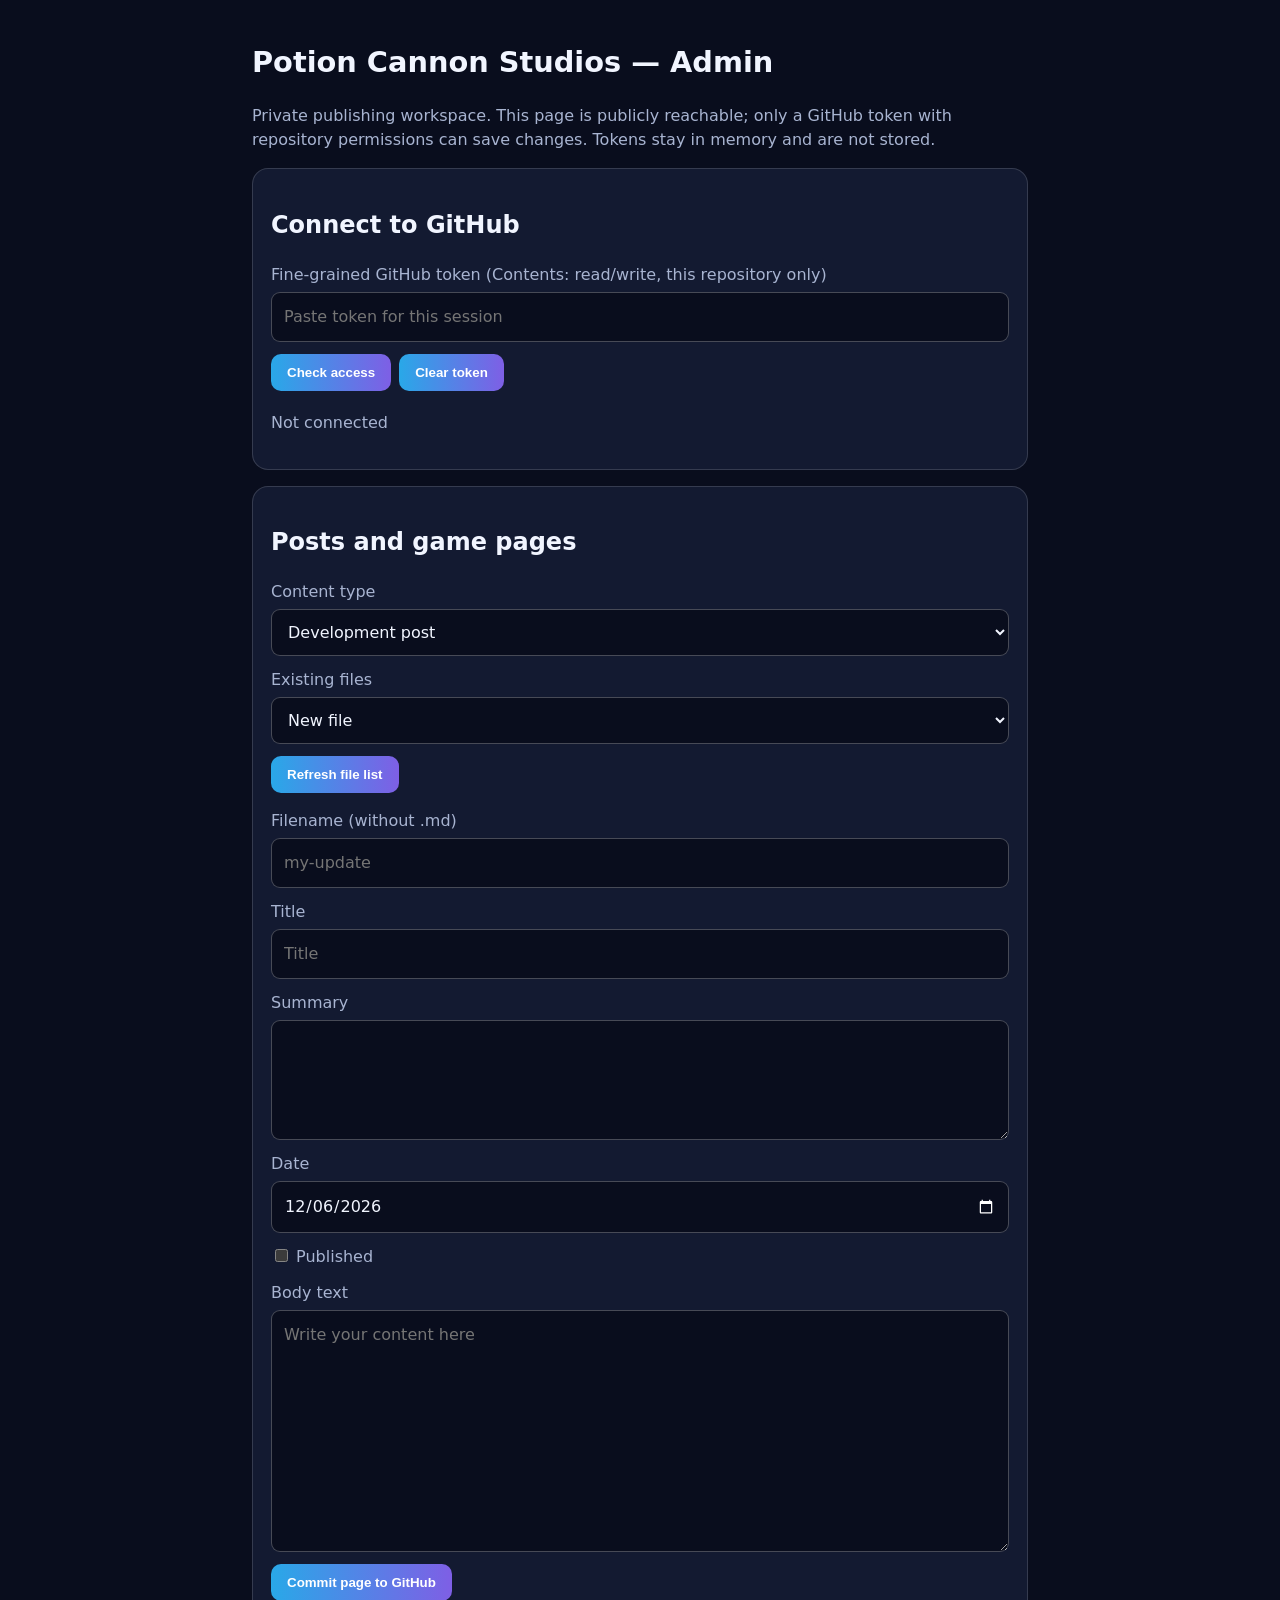
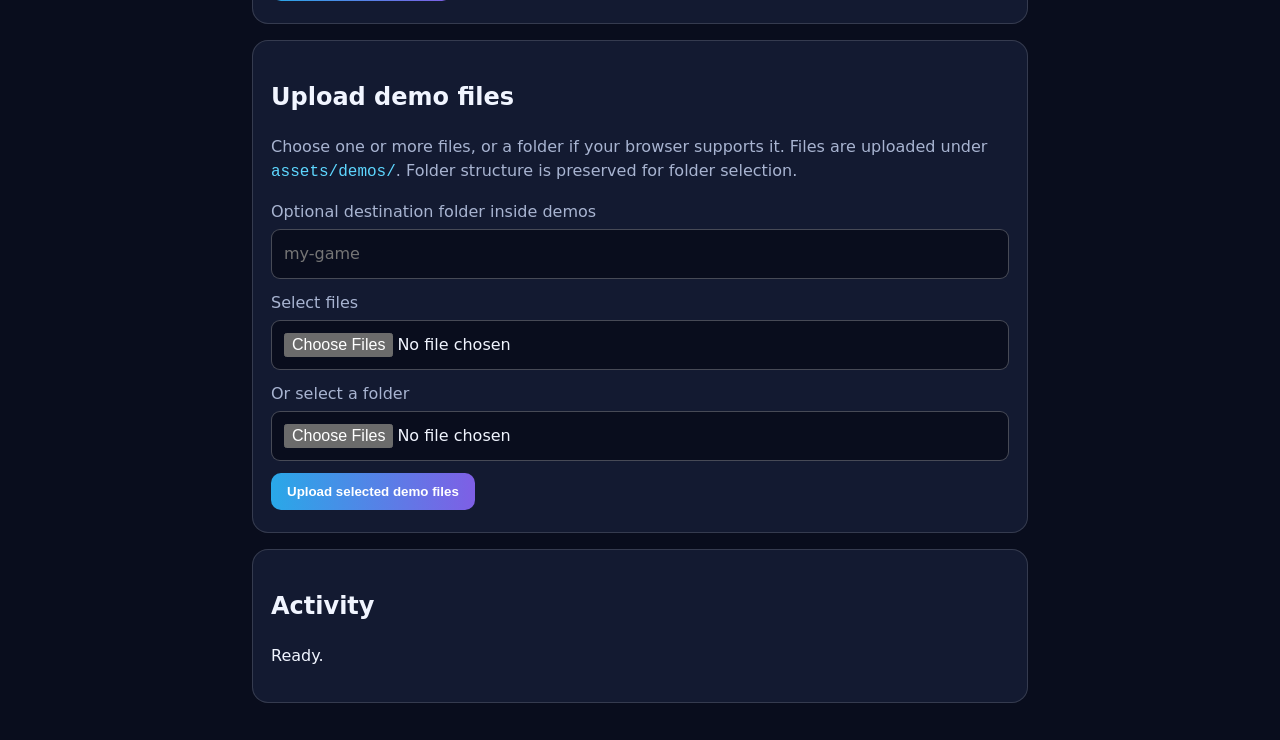
==== assets/admin/index.html @ c01acd40 "Rename index-1.html to index.html" ====
<!doctype html><html lang="en"><head><meta charset="utf-8"><meta name="viewport" content="width=device-width,initial-scale=1"><title>Potion Cannon Studios — Admin</title><style>:root{color-scheme:dark;--bg:#090d1d;--panel:#131a31;--ink:#f1f5ff;--muted:#a8b4d1;--blue:#5ed7ff}*{box-sizing:border-box}body{margin:0;background:var(--bg);color:var(--ink);font:16px/1.5 system-ui,Arial,sans-serif}main{max-width:820px;margin:auto;padding:22px}h1{font-size:1.8rem}section{background:var(--panel);border:1px solid #ffffff25;border-radius:16px;padding:18px;margin:16px 0}label{display:block;margin:12px 0 5px;color:var(--muted)}input,textarea,select{display:block;width:100%;padding:12px;border-radius:9px;border:1px solid #ffffff40;background:#090d1d;color:var(--ink);font:inherit}textarea{min-height:120px}button{background:linear-gradient(90deg,#29a8e8,#7e5fe5);color:white;border:0;border-radius:10px;padding:11px 16px;font-weight:700;margin:12px 8px 4px 0;cursor:pointer}button:disabled{opacity:.5}.muted{color:var(--muted)}#status{white-space:pre-wrap;overflow-wrap:anywhere}code{color:var(--blue)}.hide{display:none}</style></head><body><main><h1>Potion Cannon Studios — Admin</h1><p class="muted">Private publishing workspace. This page is publicly reachable; only a GitHub token with repository permissions can save changes. Tokens stay in memory and are not stored.</p><section><h2>Connect to GitHub</h2><label for="token">Fine-grained GitHub token (Contents: read/write, this repository only)</label><input id="token" type="password" autocomplete="off" spellcheck="false" placeholder="Paste token for this session"><button id="connect">Check access</button><button id="disconnect">Clear token</button><p id="connection" class="muted">Not connected</p></section><section><h2>Posts and game pages</h2><label for="kind">Content type</label><select id="kind"><option value="posts">Development post</option><option value="games">Game page</option></select><label for="existing">Existing files</label><select id="existing"><option value="">New file</option></select><button id="refresh">Refresh file list</button><label for="slug">Filename (without .md)</label><input id="slug" placeholder="my-update" pattern="[a-z0-9-]+"><label for="title">Title</label><input id="title" placeholder="Title"><label for="summary">Summary</label><textarea id="summary" rows="2"></textarea><div id="postfields"><label for="date">Date</label><input id="date" type="date"><label><input id="published" type="checkbox" style="width:auto;display:inline"> Published</label></div><div id="gamefields" class="hide"><label for="game-status">Game status</label><input id="game-status" placeholder="In Development"><label for="demo">Demo path relative to assets/demos (optional)</label><input id="demo" placeholder="calculator.html or my-game/index.html"></div><label for="body">Body text</label><textarea id="body" rows="9" placeholder="Write your content here"></textarea><button id="save">Commit page to GitHub</button></section><section><h2>Upload demo files</h2><p class="muted">Choose one or more files, or a folder if your browser supports it. Files are uploaded under <code>assets/demos/</code>. Folder structure is preserved for folder selection.</p><label for="demo-folder">Optional destination folder inside demos</label><input id="demo-folder" placeholder="my-game"><label for="files">Select files</label><input id="files" type="file" multiple><label for="folderfiles">Or select a folder</label><input id="folderfiles" type="file" webkitdirectory multiple><button id="upload">Upload selected demo files</button></section><section><h2>Activity</h2><p id="status" role="status">Ready.</p></section></main><script>
(()=>{'use strict';const owner='PotionCannon',repo='Potion-Cannon-Studios',branch='main';const $=id=>document.getElementById(id);let token='',selectedSha='',extraMeta={};const say=s=>$('status').textContent=s;const enc=s=>new TextEncoder().encode(s);const b64=bytes=>{let str='';for(let i=0;i<bytes.length;i+=8192)str+=String.fromCharCode(...bytes.slice(i,i+8192));return btoa(str)};const from64=s=>{let binary=atob(s.replace(/\s/g,''));return new TextDecoder().decode(Uint8Array.from(binary,c=>c.charCodeAt(0)))};const safe=s=>/^[a-z0-9-]+$/.test(s);const cleanPath=s=>{let p=s.replace(/\\/g,'/').replace(/^\/+/, '');if(!p||p.split('/').some(x=>!x||x==='.'||x==='..')||/[?#]/.test(p))throw Error('Invalid path');return p};async function api(path,options={}){if(!token)throw Error('Enter your token and select Check access first');const res=await fetch('https://api.github.com/repos/'+owner+'/'+repo+'/'+path,{...options,headers:{Accept:'application/vnd.github+json',Authorization:'Bearer '+token,'X-GitHub-Api-Version':'2022-11-28',...(options.headers||{})}});if(!res.ok){let e=await res.text();throw Error('GitHub '+res.status+': '+e.slice(0,400))}return res.status===204?null:res.json()}async function get(path){try{return await api('contents/'+path+'?ref='+branch)}catch(e){if(String(e).includes('GitHub 404:'))return null;throw e}}async function put(path,bytes,sha){const payload={message:'Admin: update '+path,content:b64(bytes),branch};if(sha)payload.sha=sha;return api('contents/'+path,{method:'PUT',headers:{'Content-Type':'application/json'},body:JSON.stringify(payload)})}function parse(raw){const m=/^---\s*\n([\s\S]*?)\n---\s*\n?([\s\S]*)$/.exec(raw);let meta={};if(m)for(const line of m[1].split('\n')){const i=line.indexOf(':');if(i>0)meta[line.slice(0,i).trim()]=line.slice(i+1).trim().replace(/^['"]|['"]$/g,'')}return {meta,body:m?m[2]:raw}}function quote(v){return JSON.stringify(String(v??''))}function setKind(){const game=$('kind').value==='games';$('gamefields').classList.toggle('hide',!game);$('postfields').classList.toggle('hide',game);$('existing').innerHTML='<option value="">New file</option>';clear()}function clear(){selectedSha='';extraMeta={};for(const id of ['slug','title','summary','body','demo','game-status'])$(id).value='';$('published').checked=false;$('date').value=new Date().toISOString().slice(0,10)}async function refresh(){const kind=$('kind').value;const data=await api('contents/content/'+kind+'?ref='+branch);$('existing').innerHTML='<option value="">New file</option>';for(const f of data.filter(f=>f.type==='file'&&f.name.endsWith('.md'))){let o=document.createElement('option');o.value=f.path;o.textContent=f.name;$('existing').append(o)}say('Loaded '+(data.length)+' entries.')}async function load(){const path=$('existing').value;if(!path){clear();return}const file=await get(path);if(!file)throw Error('File not found');const p=parse(from64(file.content));selectedSha=file.sha;extraMeta=p.meta;$('slug').value=path.split('/').pop().replace(/\.md$/,'');$('title').value=p.meta.title||'';$('summary').value=p.meta.summary||'';$('body').value=p.body;$('date').value=p.meta.date||'';$('published').checked=p.meta.published==='true';$('game-status').value=p.meta.status||'';$('demo').value=p.meta.demo||'';say('Loaded '+path)}async function save(){const kind=$('kind').value,slug=$('slug').value.trim().toLowerCase();if(!safe(slug))throw Error('Filename must use lowercase letters, numbers and hyphens');if(!$('title').value.trim())throw Error('Title required');const path='content/'+kind+'/'+slug+'.md';const current=await get(path);if(current&&selectedSha!==current.sha){if(!confirm('This file already exists or changed since loading. Overwrite its current version?'))return}let meta={...extraMeta,title:$('title').value.trim(),summary:$('summary').value.trim()};if(kind==='posts'){meta.date=$('date').value;meta.published=$('published').checked?'true':'false';delete meta.status;delete meta.demo}else{meta.status=$('game-status').value.trim();if($('demo').value.trim())meta.demo=cleanPath($('demo').value.trim());else delete meta.demo;delete meta.date;delete meta.published}const raw='---\n'+Object.entries(meta).map(([k,v])=>k+': '+quote(v)).join('\n')+'\n---\n'+$('body').value.trim()+'\n';await put(path,enc(raw),current?.sha);say('Committed '+path+'. GitHub Actions should rebuild the website.');await refresh()}async function upload(){let files=[...$('files').files,...$('folderfiles').files];if(!files.length)throw Error('Select files first');if(files.length>40&&!confirm('Upload '+files.length+' files individually?'))return;const base=$('demo-folder').value.trim();const prefix=base?cleanPath(base)+'/':'';let done=0;for(const file of files){const rel=cleanPath(file.webkitRelativePath||file.name);const path='assets/demos/'+prefix+rel;const current=await get(path);if(current&&!confirm('Overwrite '+path+'?'))continue;const bytes=new Uint8Array(await file.arrayBuffer());if(bytes.length>20*1024*1024)throw Error(file.name+' exceeds the 20 MB per-file limit for this simple uploader');await put(path,bytes,current?.sha);done++;say('Uploaded '+done+' of '+files.length+': '+path)}say('Uploaded '+done+' file(s). Add the entry HTML path to the game page Demo field to enable Play Demo.')}async function run(fn){try{say('Working…');await fn()}catch(e){say('Error: '+e.message)}}$('connect').onclick=()=>run(async()=>{token=$('token').value.trim();$('token').value='';const data=await api('');$('connection').textContent='Connected to '+data.full_name;await refresh()});$('disconnect').onclick=()=>{token='';$('token').value='';$('connection').textContent='Not connected';say('Token cleared from this page session')};$('kind').onchange=()=>run(async()=>{setKind();if(token)await refresh()});$('refresh').onclick=()=>run(refresh);$('existing').onchange=()=>run(load);$('save').onclick=()=>run(save);$('upload').onclick=()=>run(upload);$('date').value=new Date().toISOString().slice(0,10);window.addEventListener('pagehide',()=>{token=''})})();
</script></body></html>
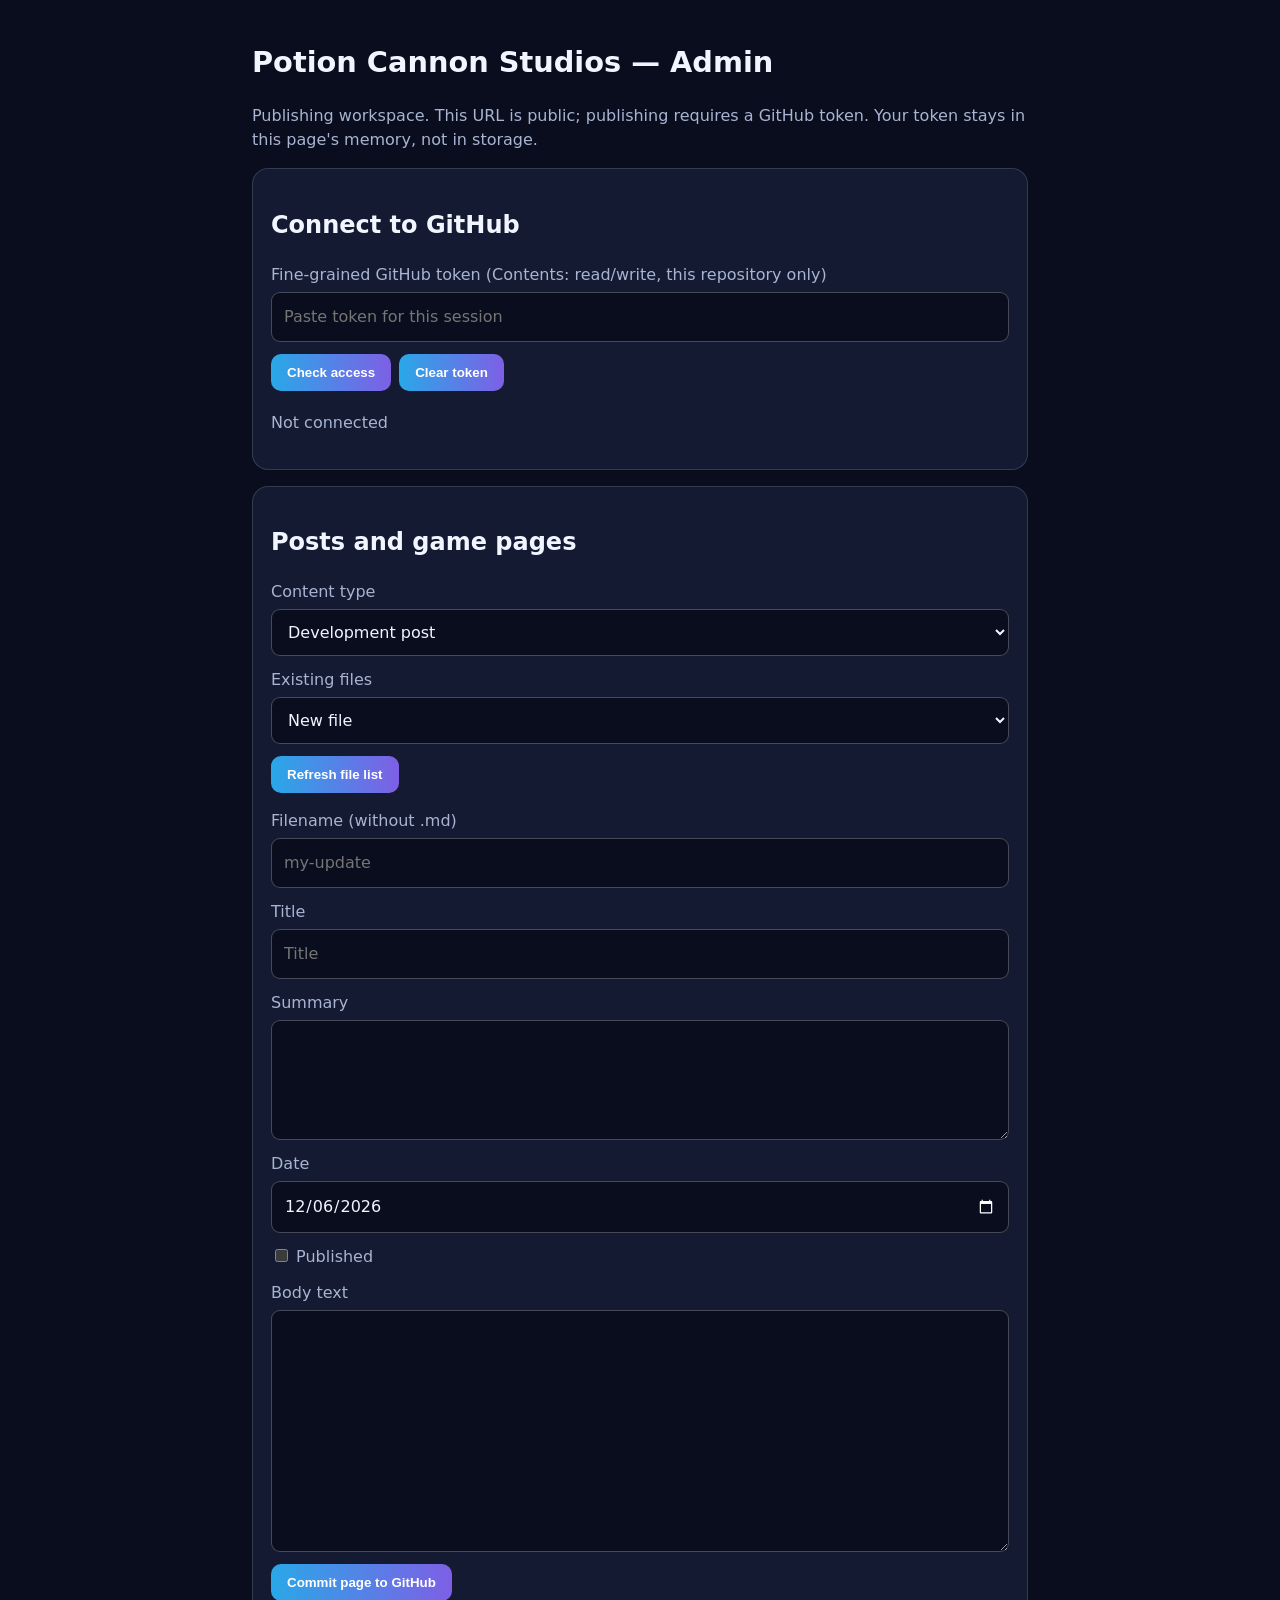
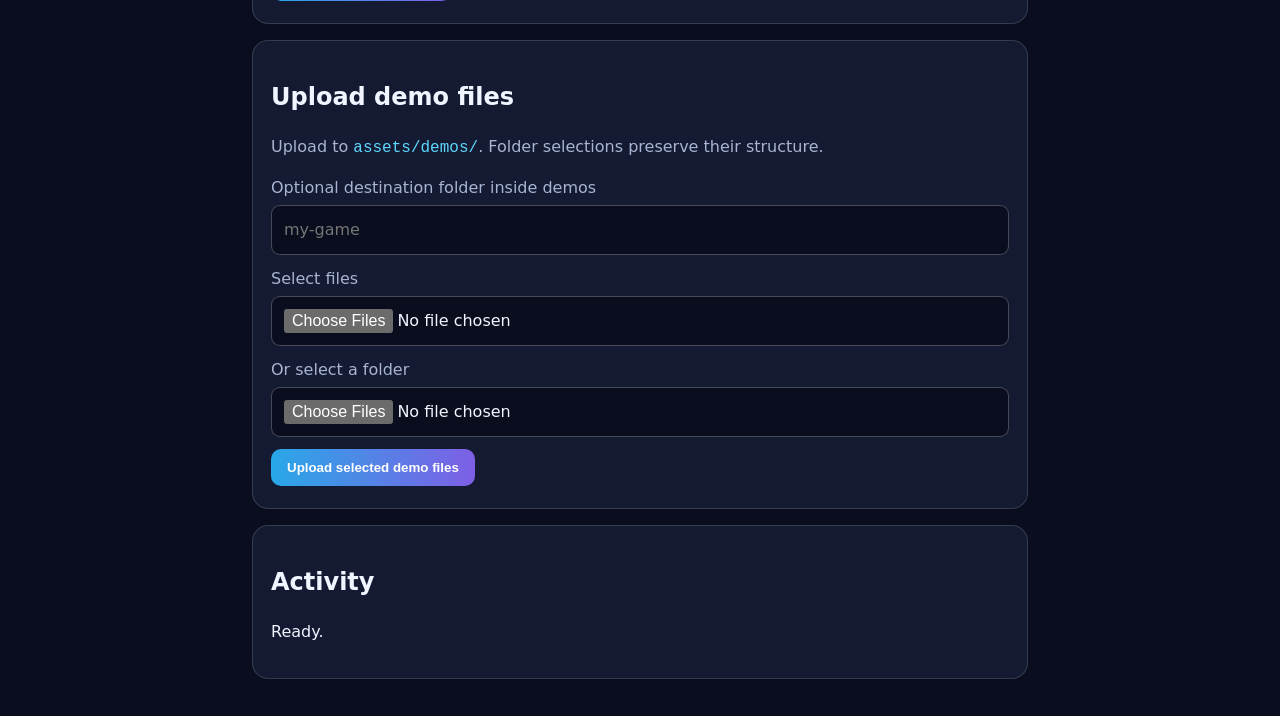
==== commit b8cae3ea: "Add files via upload" ====
--- a/assets/admin/index.html
+++ b/assets/admin/index.html
@@ -1,3 +1,167 @@
-<!doctype html><html lang="en"><head><meta charset="utf-8"><meta name="viewport" content="width=device-width,initial-scale=1"><title>Potion Cannon Studios — Admin</title><style>:root{color-scheme:dark;--bg:#090d1d;--panel:#131a31;--ink:#f1f5ff;--muted:#a8b4d1;--blue:#5ed7ff}*{box-sizing:border-box}body{margin:0;background:var(--bg);color:var(--ink);font:16px/1.5 system-ui,Arial,sans-serif}main{max-width:820px;margin:auto;padding:22px}h1{font-size:1.8rem}section{background:var(--panel);border:1px solid #ffffff25;border-radius:16px;padding:18px;margin:16px 0}label{display:block;margin:12px 0 5px;color:var(--muted)}input,textarea,select{display:block;width:100%;padding:12px;border-radius:9px;border:1px solid #ffffff40;background:#090d1d;color:var(--ink);font:inherit}textarea{min-height:120px}button{background:linear-gradient(90deg,#29a8e8,#7e5fe5);color:white;border:0;border-radius:10px;padding:11px 16px;font-weight:700;margin:12px 8px 4px 0;cursor:pointer}button:disabled{opacity:.5}.muted{color:var(--muted)}#status{white-space:pre-wrap;overflow-wrap:anywhere}code{color:var(--blue)}.hide{display:none}</style></head><body><main><h1>Potion Cannon Studios — Admin</h1><p class="muted">Private publishing workspace. This page is publicly reachable; only a GitHub token with repository permissions can save changes. Tokens stay in memory and are not stored.</p><section><h2>Connect to GitHub</h2><label for="token">Fine-grained GitHub token (Contents: read/write, this repository only)</label><input id="token" type="password" autocomplete="off" spellcheck="false" placeholder="Paste token for this session"><button id="connect">Check access</button><button id="disconnect">Clear token</button><p id="connection" class="muted">Not connected</p></section><section><h2>Posts and game pages</h2><label for="kind">Content type</label><select id="kind"><option value="posts">Development post</option><option value="games">Game page</option></select><label for="existing">Existing files</label><select id="existing"><option value="">New file</option></select><button id="refresh">Refresh file list</button><label for="slug">Filename (without .md)</label><input id="slug" placeholder="my-update" pattern="[a-z0-9-]+"><label for="title">Title</label><input id="title" placeholder="Title"><label for="summary">Summary</label><textarea id="summary" rows="2"></textarea><div id="postfields"><label for="date">Date</label><input id="date" type="date"><label><input id="published" type="checkbox" style="width:auto;display:inline"> Published</label></div><div id="gamefields" class="hide"><label for="game-status">Game status</label><input id="game-status" placeholder="In Development"><label for="demo">Demo path relative to assets/demos (optional)</label><input id="demo" placeholder="calculator.html or my-game/index.html"></div><label for="body">Body text</label><textarea id="body" rows="9" placeholder="Write your content here"></textarea><button id="save">Commit page to GitHub</button></section><section><h2>Upload demo files</h2><p class="muted">Choose one or more files, or a folder if your browser supports it. Files are uploaded under <code>assets/demos/</code>. Folder structure is preserved for folder selection.</p><label for="demo-folder">Optional destination folder inside demos</label><input id="demo-folder" placeholder="my-game"><label for="files">Select files</label><input id="files" type="file" multiple><label for="folderfiles">Or select a folder</label><input id="folderfiles" type="file" webkitdirectory multiple><button id="upload">Upload selected demo files</button></section><section><h2>Activity</h2><p id="status" role="status">Ready.</p></section></main><script>
-(()=>{'use strict';const owner='PotionCannon',repo='Potion-Cannon-Studios',branch='main';const $=id=>document.getElementById(id);let token='',selectedSha='',extraMeta={};const say=s=>$('status').textContent=s;const enc=s=>new TextEncoder().encode(s);const b64=bytes=>{let str='';for(let i=0;i<bytes.length;i+=8192)str+=String.fromCharCode(...bytes.slice(i,i+8192));return btoa(str)};const from64=s=>{let binary=atob(s.replace(/\s/g,''));return new TextDecoder().decode(Uint8Array.from(binary,c=>c.charCodeAt(0)))};const safe=s=>/^[a-z0-9-]+$/.test(s);const cleanPath=s=>{let p=s.replace(/\\/g,'/').replace(/^\/+/, '');if(!p||p.split('/').some(x=>!x||x==='.'||x==='..')||/[?#]/.test(p))throw Error('Invalid path');return p};async function api(path,options={}){if(!token)throw Error('Enter your token and select Check access first');const res=await fetch('https://api.github.com/repos/'+owner+'/'+repo+'/'+path,{...options,headers:{Accept:'application/vnd.github+json',Authorization:'Bearer '+token,'X-GitHub-Api-Version':'2022-11-28',...(options.headers||{})}});if(!res.ok){let e=await res.text();throw Error('GitHub '+res.status+': '+e.slice(0,400))}return res.status===204?null:res.json()}async function get(path){try{return await api('contents/'+path+'?ref='+branch)}catch(e){if(String(e).includes('GitHub 404:'))return null;throw e}}async function put(path,bytes,sha){const payload={message:'Admin: update '+path,content:b64(bytes),branch};if(sha)payload.sha=sha;return api('contents/'+path,{method:'PUT',headers:{'Content-Type':'application/json'},body:JSON.stringify(payload)})}function parse(raw){const m=/^---\s*\n([\s\S]*?)\n---\s*\n?([\s\S]*)$/.exec(raw);let meta={};if(m)for(const line of m[1].split('\n')){const i=line.indexOf(':');if(i>0)meta[line.slice(0,i).trim()]=line.slice(i+1).trim().replace(/^['"]|['"]$/g,'')}return {meta,body:m?m[2]:raw}}function quote(v){return JSON.stringify(String(v??''))}function setKind(){const game=$('kind').value==='games';$('gamefields').classList.toggle('hide',!game);$('postfields').classList.toggle('hide',game);$('existing').innerHTML='<option value="">New file</option>';clear()}function clear(){selectedSha='';extraMeta={};for(const id of ['slug','title','summary','body','demo','game-status'])$(id).value='';$('published').checked=false;$('date').value=new Date().toISOString().slice(0,10)}async function refresh(){const kind=$('kind').value;const data=await api('contents/content/'+kind+'?ref='+branch);$('existing').innerHTML='<option value="">New file</option>';for(const f of data.filter(f=>f.type==='file'&&f.name.endsWith('.md'))){let o=document.createElement('option');o.value=f.path;o.textContent=f.name;$('existing').append(o)}say('Loaded '+(data.length)+' entries.')}async function load(){const path=$('existing').value;if(!path){clear();return}const file=await get(path);if(!file)throw Error('File not found');const p=parse(from64(file.content));selectedSha=file.sha;extraMeta=p.meta;$('slug').value=path.split('/').pop().replace(/\.md$/,'');$('title').value=p.meta.title||'';$('summary').value=p.meta.summary||'';$('body').value=p.body;$('date').value=p.meta.date||'';$('published').checked=p.meta.published==='true';$('game-status').value=p.meta.status||'';$('demo').value=p.meta.demo||'';say('Loaded '+path)}async function save(){const kind=$('kind').value,slug=$('slug').value.trim().toLowerCase();if(!safe(slug))throw Error('Filename must use lowercase letters, numbers and hyphens');if(!$('title').value.trim())throw Error('Title required');const path='content/'+kind+'/'+slug+'.md';const current=await get(path);if(current&&selectedSha!==current.sha){if(!confirm('This file already exists or changed since loading. Overwrite its current version?'))return}let meta={...extraMeta,title:$('title').value.trim(),summary:$('summary').value.trim()};if(kind==='posts'){meta.date=$('date').value;meta.published=$('published').checked?'true':'false';delete meta.status;delete meta.demo}else{meta.status=$('game-status').value.trim();if($('demo').value.trim())meta.demo=cleanPath($('demo').value.trim());else delete meta.demo;delete meta.date;delete meta.published}const raw='---\n'+Object.entries(meta).map(([k,v])=>k+': '+quote(v)).join('\n')+'\n---\n'+$('body').value.trim()+'\n';await put(path,enc(raw),current?.sha);say('Committed '+path+'. GitHub Actions should rebuild the website.');await refresh()}async function upload(){let files=[...$('files').files,...$('folderfiles').files];if(!files.length)throw Error('Select files first');if(files.length>40&&!confirm('Upload '+files.length+' files individually?'))return;const base=$('demo-folder').value.trim();const prefix=base?cleanPath(base)+'/':'';let done=0;for(const file of files){const rel=cleanPath(file.webkitRelativePath||file.name);const path='assets/demos/'+prefix+rel;const current=await get(path);if(current&&!confirm('Overwrite '+path+'?'))continue;const bytes=new Uint8Array(await file.arrayBuffer());if(bytes.length>20*1024*1024)throw Error(file.name+' exceeds the 20 MB per-file limit for this simple uploader');await put(path,bytes,current?.sha);done++;say('Uploaded '+done+' of '+files.length+': '+path)}say('Uploaded '+done+' file(s). Add the entry HTML path to the game page Demo field to enable Play Demo.')}async function run(fn){try{say('Working…');await fn()}catch(e){say('Error: '+e.message)}}$('connect').onclick=()=>run(async()=>{token=$('token').value.trim();$('token').value='';const data=await api('');$('connection').textContent='Connected to '+data.full_name;await refresh()});$('disconnect').onclick=()=>{token='';$('token').value='';$('connection').textContent='Not connected';say('Token cleared from this page session')};$('kind').onchange=()=>run(async()=>{setKind();if(token)await refresh()});$('refresh').onclick=()=>run(refresh);$('existing').onchange=()=>run(load);$('save').onclick=()=>run(save);$('upload').onclick=()=>run(upload);$('date').value=new Date().toISOString().slice(0,10);window.addEventListener('pagehide',()=>{token=''})})();
-</script></body></html>
+<!doctype html>
+<html lang="en"><head><meta charset="utf-8"><meta name="viewport" content="width=device-width,initial-scale=1">
+<title>Potion Cannon Studios — Admin</title>
+<style>
+:root{color-scheme:dark;--bg:#090d1d;--panel:#131a31;--ink:#f1f5ff;--muted:#a8b4d1;--blue:#5ed7ff}
+*{box-sizing:border-box}body{margin:0;background:var(--bg);color:var(--ink);font:16px/1.5 system-ui,Arial,sans-serif}
+main{max-width:820px;margin:auto;padding:22px}h1{font-size:1.8rem}
+section{background:var(--panel);border:1px solid #ffffff25;border-radius:16px;padding:18px;margin:16px 0}
+label{display:block;margin:12px 0 5px;color:var(--muted)}
+input,textarea,select{display:block;width:100%;padding:12px;border-radius:9px;border:1px solid #ffffff40;background:#090d1d;color:var(--ink);font:inherit}
+input[type=checkbox]{width:auto;display:inline}textarea{min-height:120px}
+button{background:linear-gradient(90deg,#29a8e8,#7e5fe5);color:white;border:0;border-radius:10px;padding:11px 16px;font-weight:700;margin:12px 8px 4px 0;cursor:pointer}
+button:disabled{opacity:.5}.muted{color:var(--muted)}#status{white-space:pre-wrap;overflow-wrap:anywhere}code{color:var(--blue)}.hide{display:none}
+</style></head><body><main>
+<h1>Potion Cannon Studios — Admin</h1>
+<p class="muted">Publishing workspace. This URL is public; publishing requires a GitHub token. Your token stays in this page's memory, not in storage.</p>
+<section><h2>Connect to GitHub</h2>
+<label for="token">Fine-grained GitHub token (Contents: read/write, this repository only)</label>
+<input id="token" type="password" autocomplete="off" spellcheck="false" placeholder="Paste token for this session">
+<button type="button" id="connect">Check access</button><button type="button" id="disconnect">Clear token</button>
+<p id="connection" class="muted">Not connected</p></section>
+<section><h2>Posts and game pages</h2>
+<label for="kind">Content type</label><select id="kind"><option value="posts">Development post</option><option value="games">Game page</option></select>
+<label for="existing">Existing files</label><select id="existing"><option value="">New file</option></select>
+<button type="button" id="refresh">Refresh file list</button>
+<label for="slug">Filename (without .md)</label><input id="slug" placeholder="my-update">
+<label for="title">Title</label><input id="title" placeholder="Title">
+<label for="summary">Summary</label><textarea id="summary" rows="2"></textarea>
+<div id="postfields"><label for="date">Date</label><input id="date" type="date"><label><input id="published" type="checkbox"> Published</label></div>
+<div id="gamefields" class="hide"><label for="game-status">Game status</label><input id="game-status" placeholder="In Development"><label for="demo">Demo path relative to assets/demos (optional)</label><input id="demo" placeholder="my-game/index.html"></div>
+<label for="body">Body text</label><textarea id="body" rows="9"></textarea>
+<button type="button" id="save">Commit page to GitHub</button></section>
+<section><h2>Upload demo files</h2><p class="muted">Upload to <code>assets/demos/</code>. Folder selections preserve their structure.</p>
+<label for="demo-folder">Optional destination folder inside demos</label><input id="demo-folder" placeholder="my-game">
+<label for="files">Select files</label><input id="files" type="file" multiple>
+<label for="folderfiles">Or select a folder</label><input id="folderfiles" type="file" webkitdirectory multiple>
+<button type="button" id="upload">Upload selected demo files</button></section>
+<section><h2>Activity</h2><p id="status" role="status">Ready.</p></section>
+</main><script>
+(()=>{
+'use strict';
+const owner='PotionCannon',repo='Potion-Cannon-Studios',branch='main';
+const $=id=>document.getElementById(id);
+let token='',selectedSha='',extraMeta={};
+const say=s=>$('status').textContent=s;
+const enc=s=>new TextEncoder().encode(s);
+const b64=bytes=>{let out='';for(let i=0;i<bytes.length;i+=8192)out+=String.fromCharCode(...bytes.slice(i,i+8192));return btoa(out)};
+const from64=s=>new TextDecoder().decode(Uint8Array.from(atob(s.replace(/\s/g,'')),c=>c.charCodeAt(0)));
+const safe=s=>/^[a-z0-9-]+$/.test(s);
+const cleanPath=s=>{const p=s.replace(/\\/g,'/').replace(/^\/+/,'');if(!p||p.split('/').some(x=>!x||x==='.'||x==='..')||/[?#]/.test(p))throw Error('Invalid path');return p};
+function networkMessage(e){
+ if(e instanceof TypeError) return 'Network request failed before GitHub returned a response. This can be caused by browser CORS/preflight rules, an extension, a network filter, or connectivity. The token permissions cannot be diagnosed from this error alone. Details: '+e.message;
+ return e.message||String(e);
+}
+async function api(path,options={}){
+ if(!token)throw Error('Enter a token and select Check access first');
+ const url='https://api.github.com/repos/'+owner+'/'+repo+'/'+path;
+ let res;
+ try{
+  res=await fetch(url,{...options,mode:'cors',cache:'no-store',headers:{
+   'Accept':'application/vnd.github+json',
+   'Authorization':'Bearer '+token,
+   'X-GitHub-Api-Version':'2022-11-28',
+   ...(options.headers||{})
+  }});
+ }catch(e){throw Error('Request to api.github.com could not complete. '+networkMessage(e))}
+ if(!res.ok){
+  let detail='';
+  try{const data=await res.json();detail=data.message||''}catch(_){detail='No error details returned'}
+  const hint=res.status===401?' Token rejected or expired.':res.status===403?' Access denied or rate limited.':res.status===404?' Repository or resource not accessible with this token.':'';
+  throw Error('GitHub HTTP '+res.status+': '+detail+'.'+hint);
+ }
+ return res.status===204?null:res.json();
+}
+async function get(path){try{return await api('contents/'+path+'?ref='+branch)}catch(e){if(String(e).includes('GitHub HTTP 404:'))return null;throw e}}
+async function put(path,bytes,sha){
+ const payload={message:'Admin: update '+path,content:b64(bytes),branch};
+ if(sha)payload.sha=sha;
+ return api('contents/'+path,{method:'PUT',headers:{'Content-Type':'application/json'},body:JSON.stringify(payload)});
+}
+function parse(raw){
+ const m=/^---\s*\n([\s\S]*?)\n---\s*\n?([\s\S]*)$/.exec(raw);let meta={};
+ if(m)for(const line of m[1].split('\n')){const i=line.indexOf(':');if(i>0)meta[line.slice(0,i).trim()]=line.slice(i+1).trim().replace(/^['"]|['"]$/g,'')}
+ return {meta,body:m?m[2]:raw};
+}
+const quote=v=>JSON.stringify(String(v??''));
+function clear(){
+ selectedSha='';extraMeta={};
+ for(const id of ['slug','title','summary','body','demo','game-status'])$(id).value='';
+ $('published').checked=false;$('date').value=new Date().toISOString().slice(0,10);
+}
+function setKind(){
+ const game=$('kind').value==='games';
+ $('gamefields').classList.toggle('hide',!game);
+ $('postfields').classList.toggle('hide',game);
+ $('existing').innerHTML='<option value="">New file</option>';clear();
+}
+async function refresh(){
+ const kind=$('kind').value;
+ const data=await api('contents/content/'+kind+'?ref='+branch);
+ if(!Array.isArray(data))throw Error('Expected a folder listing from GitHub');
+ $('existing').innerHTML='<option value="">New file</option>';
+ for(const f of data.filter(f=>f.type==='file'&&f.name.endsWith('.md'))){
+  const o=document.createElement('option');o.value=f.path;o.textContent=f.name;$('existing').append(o);
+ }
+ say('Loaded '+data.length+' entries.');
+}
+async function load(){
+ const path=$('existing').value;if(!path){clear();return}
+ const file=await get(path);if(!file)throw Error('File not found');
+ const p=parse(from64(file.content));selectedSha=file.sha;extraMeta=p.meta;
+ $('slug').value=path.split('/').pop().replace(/\.md$/,'');
+ $('title').value=p.meta.title||'';$('summary').value=p.meta.summary||'';$('body').value=p.body;
+ $('date').value=p.meta.date||'';$('published').checked=p.meta.published==='true';
+ $('game-status').value=p.meta.status||'';$('demo').value=p.meta.demo||'';
+ say('Loaded '+path);
+}
+async function save(){
+ const kind=$('kind').value,slug=$('slug').value.trim().toLowerCase();
+ if(!safe(slug))throw Error('Filename must use lowercase letters, numbers and hyphens');
+ if(!$('title').value.trim())throw Error('Title required');
+ const path='content/'+kind+'/'+slug+'.md',current=await get(path);
+ if(current&&selectedSha!==current.sha&&!confirm('This file already exists or changed. Overwrite?'))return;
+ const meta={...extraMeta,title:$('title').value.trim(),summary:$('summary').value.trim()};
+ if(kind==='posts'){meta.date=$('date').value;meta.published=$('published').checked?'true':'false';delete meta.status;delete meta.demo}
+ else{meta.status=$('game-status').value.trim();if($('demo').value.trim())meta.demo=cleanPath($('demo').value.trim());else delete meta.demo;delete meta.date;delete meta.published}
+ const raw='---\n'+Object.entries(meta).map(([k,v])=>k+': '+quote(v)).join('\n')+'\n---\n'+$('body').value.trim()+'\n';
+ await put(path,enc(raw),current?.sha);say('Committed '+path+'. GitHub Actions should rebuild the site.');await refresh();
+}
+async function upload(){
+ const files=[...$('files').files,...$('folderfiles').files];
+ if(!files.length)throw Error('Select files first');
+ if(files.length>40&&!confirm('Upload '+files.length+' files individually?'))return;
+ const base=$('demo-folder').value.trim(),prefix=base?cleanPath(base)+'/':'';
+ let done=0;
+ for(const file of files){
+  const rel=cleanPath(file.webkitRelativePath||file.name),path='assets/demos/'+prefix+rel;
+  const current=await get(path);if(current&&!confirm('Overwrite '+path+'?'))continue;
+  const bytes=new Uint8Array(await file.arrayBuffer());
+  if(bytes.length>20*1024*1024)throw Error(file.name+' exceeds the 20 MB per-file limit');
+  await put(path,bytes,current?.sha);done++;say('Uploaded '+done+' of '+files.length+': '+path);
+ }
+ say('Uploaded '+done+' file(s). Add the entry HTML path to the game page Demo field to enable Play Demo.');
+}
+async function run(fn){
+ try{say('Working…');await fn()}catch(e){say('Error: '+networkMessage(e))}
+}
+$('connect').onclick=()=>run(async()=>{
+ token=$('token').value.trim();$('token').value='';
+ $('connection').textContent='Checking access…';
+ try{
+  const data=await api('');
+  $('connection').textContent='Connected to '+data.full_name;
+  say('GitHub authenticated successfully. Loading content…');
+  try{await refresh()}catch(e){say('Connected, but could not load content: '+networkMessage(e))}
+ }catch(e){$('connection').textContent='Not connected';throw e}
+});
+$('disconnect').onclick=()=>{token='';$('token').value='';$('connection').textContent='Not connected';say('Token cleared from this page session')};
+$('kind').onchange=()=>run(async()=>{setKind();if(token)await refresh()});
+$('refresh').onclick=()=>run(refresh);
+$('existing').onchange=()=>run(load);
+$('save').onclick=()=>run(save);
+$('upload').onclick=()=>run(upload);
+$('date').value=new Date().toISOString().slice(0,10);
+window.addEventListener('pagehide',()=>{token=''});
+})();
+</script></body></html>
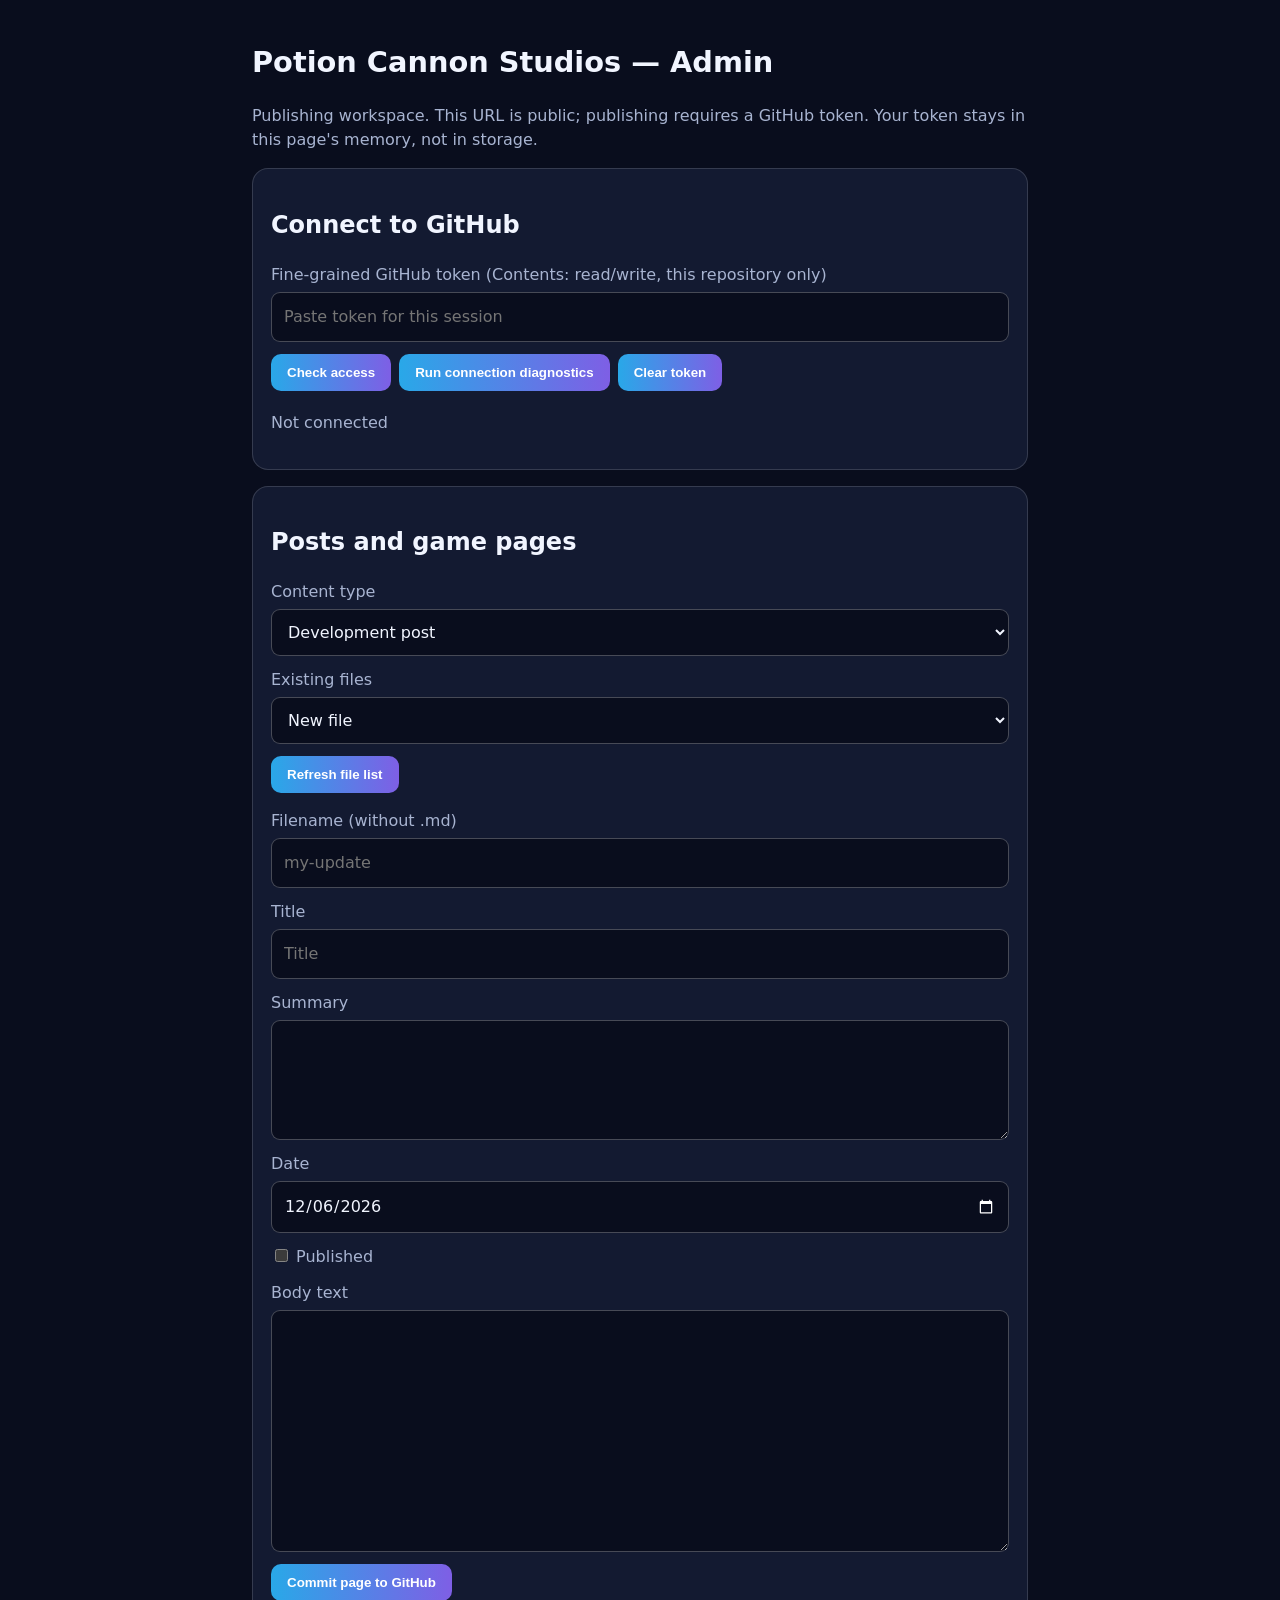
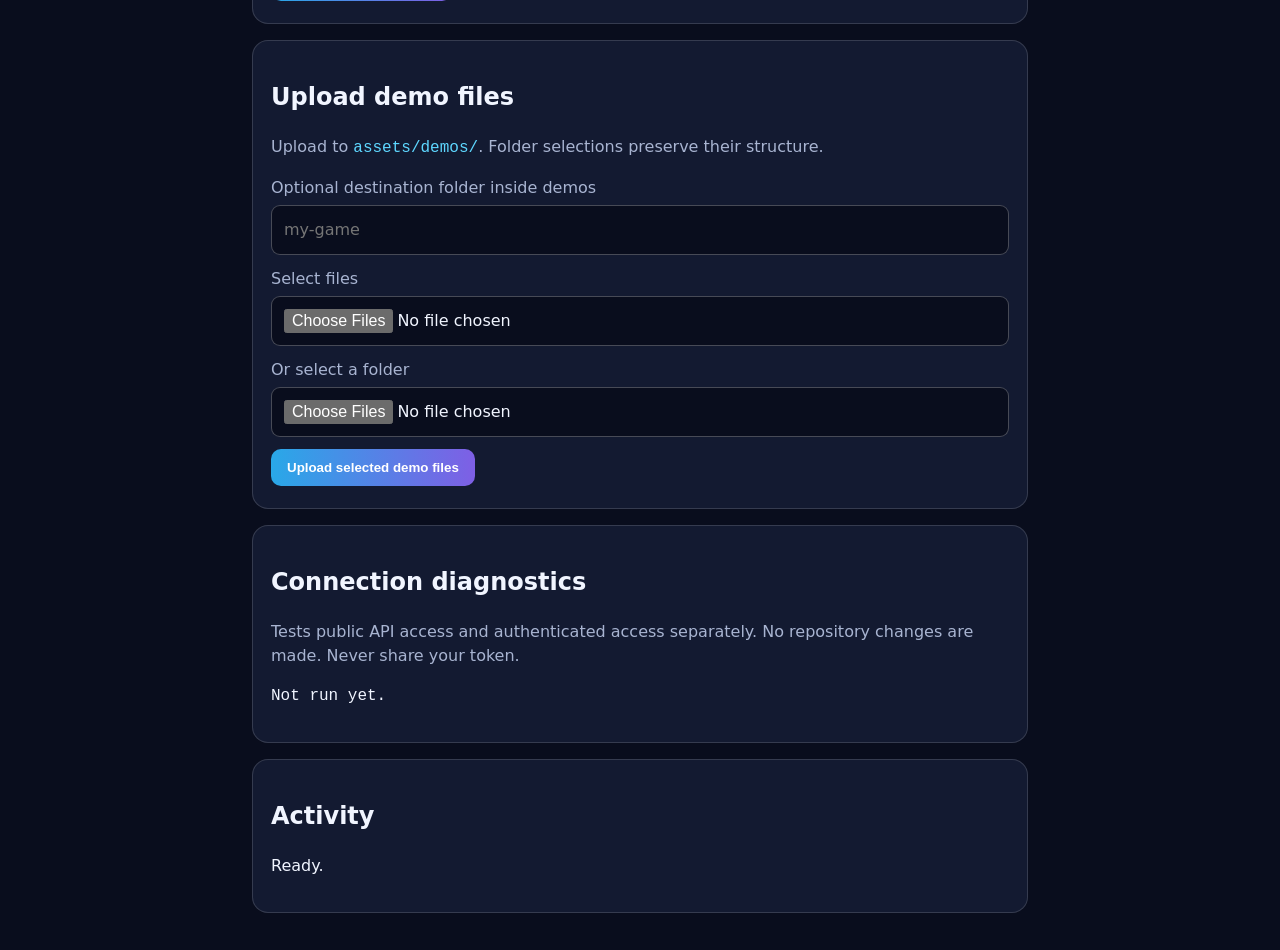
==== commit 15d9f173: "Add files via upload" ====
--- a/assets/admin/index.html
+++ b/assets/admin/index.html
@@ -17,7 +17,7 @@
 <section><h2>Connect to GitHub</h2>
 <label for="token">Fine-grained GitHub token (Contents: read/write, this repository only)</label>
 <input id="token" type="password" autocomplete="off" spellcheck="false" placeholder="Paste token for this session">
-<button type="button" id="connect">Check access</button><button type="button" id="disconnect">Clear token</button>
+<button type="button" id="connect">Check access</button><button type="button" id="diagnose">Run connection diagnostics</button><button type="button" id="disconnect">Clear token</button>
 <p id="connection" class="muted">Not connected</p></section>
 <section><h2>Posts and game pages</h2>
 <label for="kind">Content type</label><select id="kind"><option value="posts">Development post</option><option value="games">Game page</option></select>
@@ -35,7 +35,7 @@
 <label for="files">Select files</label><input id="files" type="file" multiple>
 <label for="folderfiles">Or select a folder</label><input id="folderfiles" type="file" webkitdirectory multiple>
 <button type="button" id="upload">Upload selected demo files</button></section>
-<section><h2>Activity</h2><p id="status" role="status">Ready.</p></section>
+<section><h2>Connection diagnostics</h2><p class="muted">Tests public API access and authenticated access separately. No repository changes are made. Never share your token.</p><pre id="diagnostics" style="white-space:pre-wrap;overflow-wrap:anywhere">Not run yet.</pre></section><section><h2>Activity</h2><p id="status" role="status">Ready.</p></section>
 </main><script>
 (()=>{
 'use strict';
@@ -155,6 +155,41 @@
   try{await refresh()}catch(e){say('Connected, but could not load content: '+networkMessage(e))}
  }catch(e){$('connection').textContent='Not connected';throw e}
 });
+
+async function probe(label,url,opts){
+ const start=performance.now();
+ try {
+  const res=await fetch(url,{mode:'cors',cache:'no-store',...opts});
+  return label+': HTTP '+res.status+' ('+Math.round(performance.now()-start)+' ms)'+
+   (res.ok?' — response received':' — GitHub returned an error');
+ } catch(e){
+  return label+': NETWORK/BROWSER ERROR — '+(e.message||String(e))+
+   '. No HTTP response visible to JavaScript.';
+ }
+}
+$('diagnose').onclick=()=>run(async()=>{
+ const target='https://api.github.com/repos/'+owner+'/'+repo;
+ const lines=['Testing GitHub API from this page (no changes will be made).'];
+ const out=$('diagnostics');
+ out.textContent=lines.join('\n');
+ lines.push(await probe('1. Public API without token',target));
+ out.textContent=lines.join('\n');
+ const candidate=$('token').value.trim()||token;
+ if(!candidate){
+  lines.push('2. Authenticated API: skipped. Paste your token above, then run diagnostics again.');
+ }else{
+  lines.push(await probe('2. Authenticated API',target,{
+   headers:{'Accept':'application/vnd.github+json','Authorization':'Bearer '+candidate}
+  }));
+  out.textContent=lines.join('\n');
+  lines.push(await probe('3. Authenticated API with version header',target,{
+   headers:{'Accept':'application/vnd.github+json','Authorization':'Bearer '+candidate,'X-GitHub-Api-Version':'2022-11-28'}
+  }));
+ }
+ lines.push('Interpretation: If test 1 succeeds but tests 2 and 3 fail before HTTP, inspect browser CORS/preflight or network policy. If test 2 succeeds but 3 fails, the extra version header is implicated. HTTP 401/403/404 means GitHub responded, so investigate authorization instead.');
+ out.textContent=lines.join('\n');
+ say('Diagnostics finished. Share the result text, but never share your token.');
+});
 $('disconnect').onclick=()=>{token='';$('token').value='';$('connection').textContent='Not connected';say('Token cleared from this page session')};
 $('kind').onchange=()=>run(async()=>{setKind();if(token)await refresh()});
 $('refresh').onclick=()=>run(refresh);
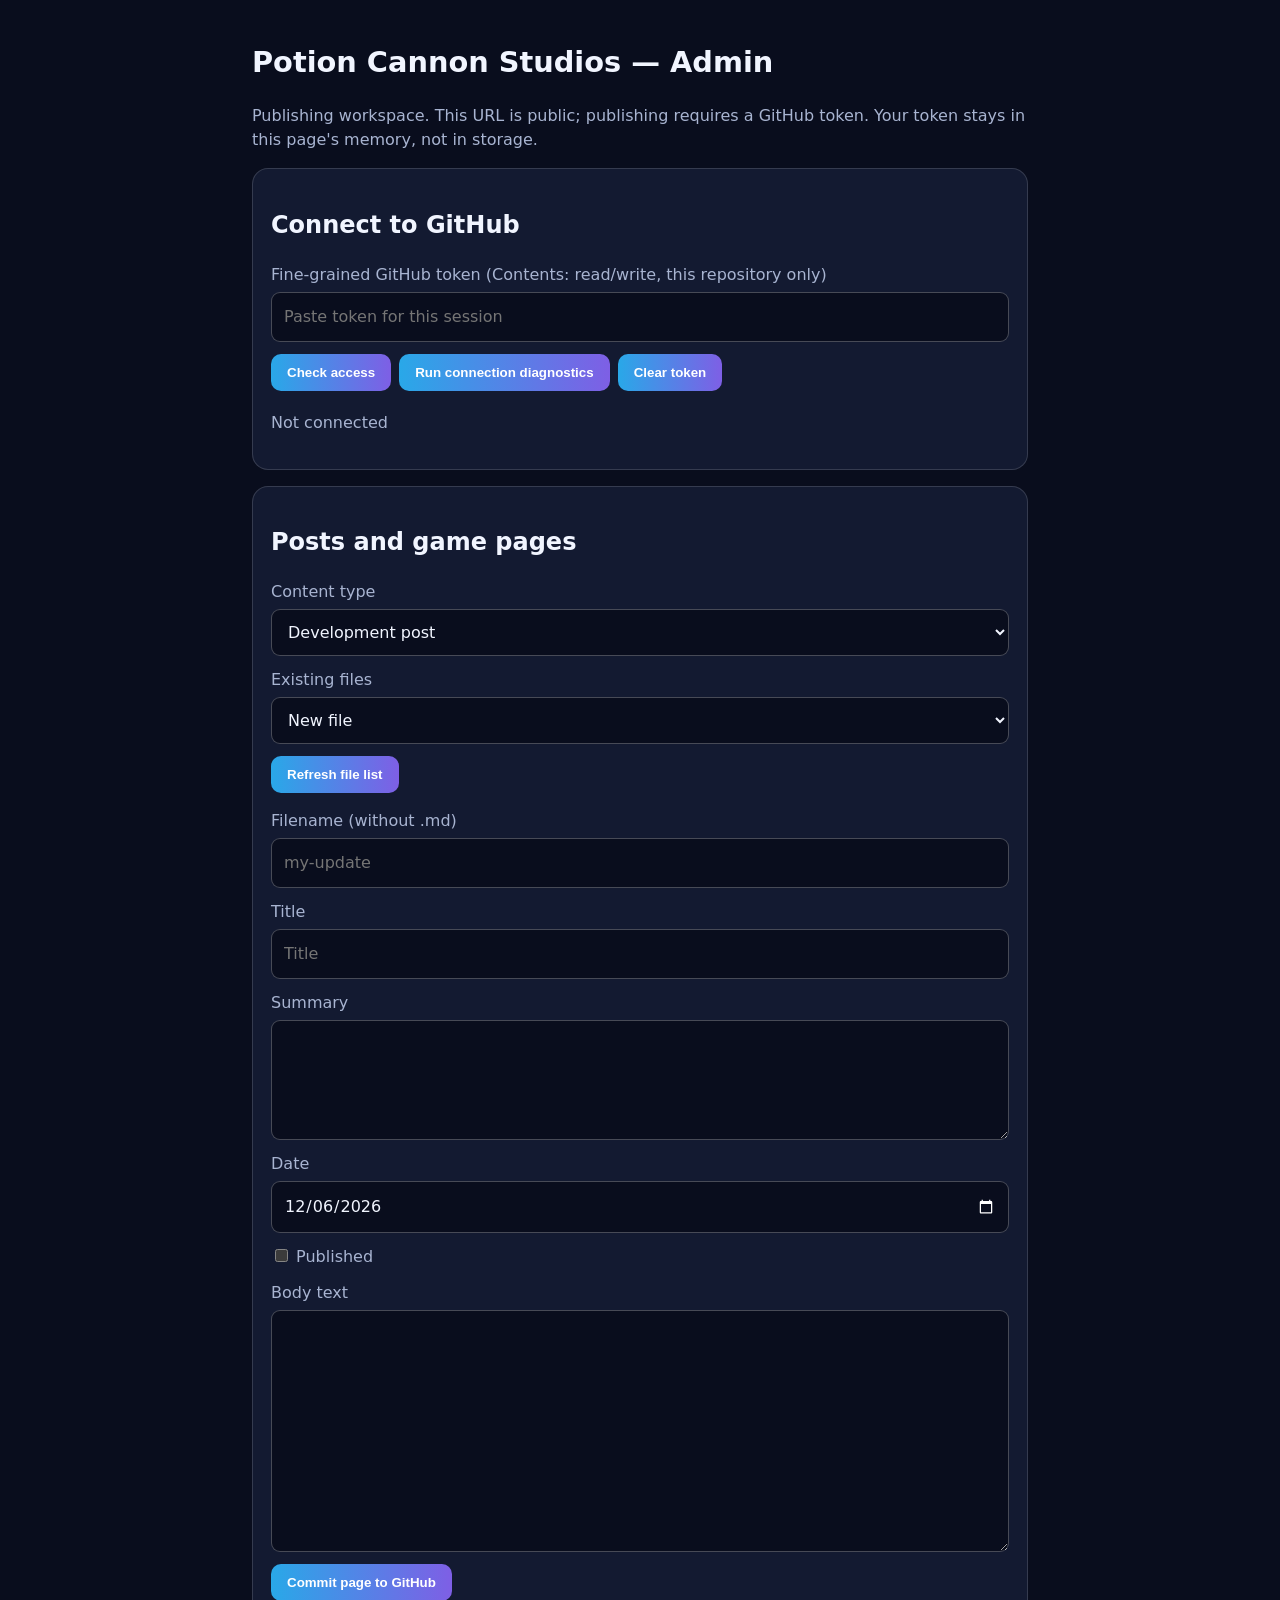
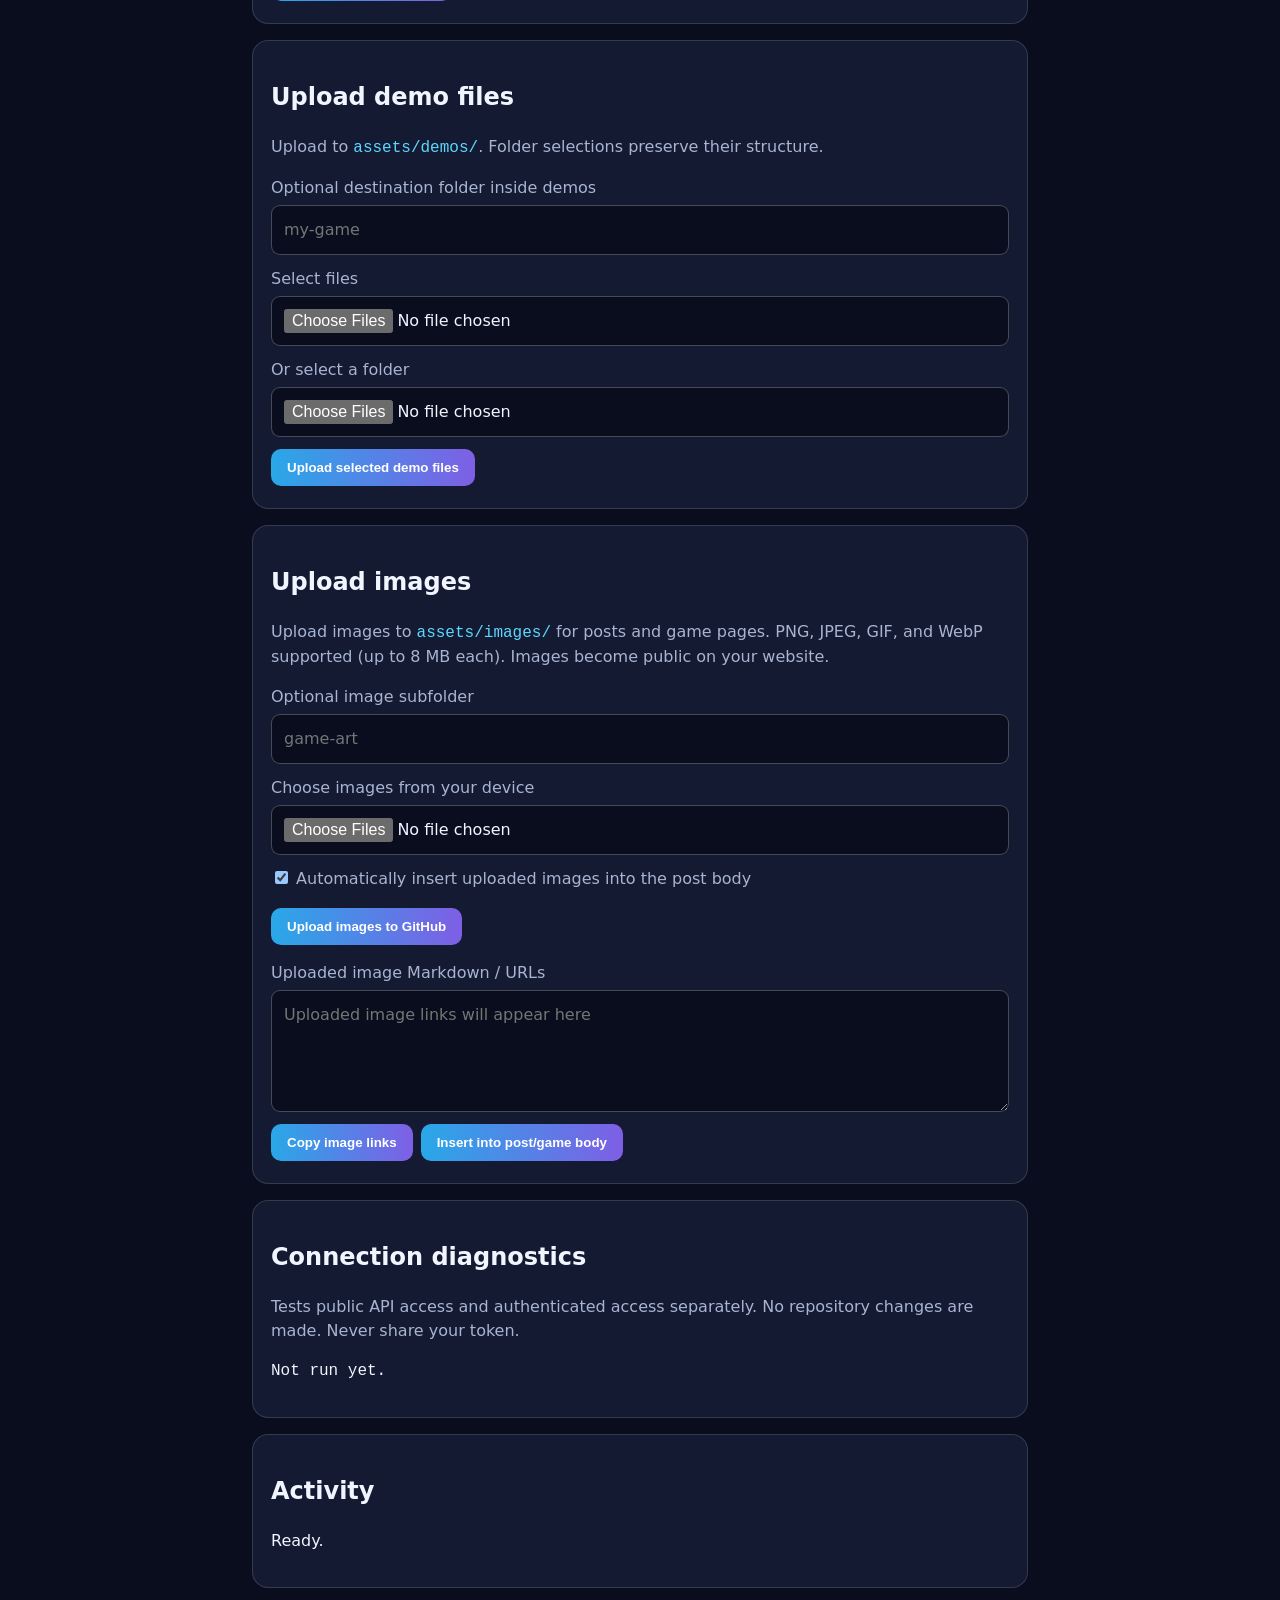
==== commit 86cf3d78: "Add files via upload" ====
--- a/assets/admin/index.html
+++ b/assets/admin/index.html
@@ -35,6 +35,15 @@
 <label for="files">Select files</label><input id="files" type="file" multiple>
 <label for="folderfiles">Or select a folder</label><input id="folderfiles" type="file" webkitdirectory multiple>
 <button type="button" id="upload">Upload selected demo files</button></section>
+<section><h2>Upload images</h2>
+<p class="muted">Upload images to <code>assets/images/</code> for posts and game pages. PNG, JPEG, GIF, and WebP supported (up to 8 MB each). Images become public on your website.</p>
+<label for="image-folder">Optional image subfolder</label><input id="image-folder" placeholder="game-art">
+<label for="image-files">Choose images from your device</label><input id="image-files" type="file" accept="image/png,image/jpeg,image/gif,image/webp" multiple>
+<label><input id="auto-insert" type="checkbox" checked> Automatically insert uploaded images into the post body</label>
+<button type="button" id="image-upload">Upload images to GitHub</button>
+<label for="image-links">Uploaded image Markdown / URLs</label><textarea id="image-links" rows="4" readonly placeholder="Uploaded image links will appear here"></textarea>
+<button type="button" id="copy-images">Copy image links</button><button type="button" id="insert-images">Insert into post/game body</button>
+</section>
 <section><h2>Connection diagnostics</h2><p class="muted">Tests public API access and authenticated access separately. No repository changes are made. Never share your token.</p><pre id="diagnostics" style="white-space:pre-wrap;overflow-wrap:anywhere">Not run yet.</pre></section><section><h2>Activity</h2><p id="status" role="status">Ready.</p></section>
 </main><script>
 (()=>{
@@ -42,6 +51,17 @@
 const owner='PotionCannon',repo='Potion-Cannon-Studios',branch='main';
 const $=id=>document.getElementById(id);
 let token='',selectedSha='',extraMeta={};
+let bodyCursor=0,bodySelectionEnd=0;
+function rememberBodyCursor(){const b=$('body');bodyCursor=b.selectionStart;bodySelectionEnd=b.selectionEnd;}
+function insertMarkdown(markdown){
+ const b=$('body'),start=Math.min(bodyCursor,b.value.length),end=Math.min(bodySelectionEnd,b.value.length);
+ const before=b.value.slice(0,start),after=b.value.slice(end);
+ const prefix=before && !before.endsWith('\n\n')?(before.endsWith('\n')?'\n':'\n\n'):'';
+ const suffix=after && !after.startsWith('\n\n')?(after.startsWith('\n')?'\n':'\n\n'):'';
+ const insertion=prefix+markdown+suffix;
+ b.setRangeText(insertion,start,end,'end');rememberBodyCursor();b.focus();
+}
+
 const say=s=>$('status').textContent=s;
 const enc=s=>new TextEncoder().encode(s);
 const b64=bytes=>{let out='';for(let i=0;i<bytes.length;i+=8192)out+=String.fromCharCode(...bytes.slice(i,i+8192));return btoa(out)};
@@ -54,7 +74,7 @@
 }
 async function api(path,options={}){
  if(!token)throw Error('Enter a token and select Check access first');
- const url='https://api.github.com/repos/'+owner+'/'+repo+'/'+path;
+ const url='https://api.github.com/repos/'+owner+'/'+repo+(path?'/'+path.replace(/^\/+/, ''):'');
  let res;
  try{
   res=await fetch(url,{...options,mode:'cors',cache:'no-store',headers:{
@@ -87,7 +107,7 @@
 function clear(){
  selectedSha='';extraMeta={};
  for(const id of ['slug','title','summary','body','demo','game-status'])$(id).value='';
- $('published').checked=false;$('date').value=new Date().toISOString().slice(0,10);
+ $('published').checked=false;$('date').value=new Date().toISOString().slice(0,10);bodyCursor=0;bodySelectionEnd=0;
 }
 function setKind(){
  const game=$('kind').value==='games';
@@ -141,6 +161,33 @@
   await put(path,bytes,current?.sha);done++;say('Uploaded '+done+' of '+files.length+': '+path);
  }
  say('Uploaded '+done+' file(s). Add the entry HTML path to the game page Demo field to enable Play Demo.');
+}
+async function uploadImages(){
+ const files=[...$('image-files').files];
+ if(!files.length)throw Error('Choose at least one image first');
+ const folder=$('image-folder').value.trim();
+ const prefix=folder?cleanPath(folder)+'/':'';
+ const allowed={'image/png':'.png','image/jpeg':'.jpg','image/gif':'.gif','image/webp':'.webp'};
+ const links=[];
+ for(const file of files){
+  const ext=allowed[file.type];
+  if(!ext)throw Error('Unsupported image format: '+file.name);
+  if(file.size>8*1024*1024)throw Error(file.name+' is larger than 8 MB');
+  const stem=file.name.replace(/\.[^.]+$/,'').toLowerCase().replace(/[^a-z0-9-]+/g,'-').replace(/^-+|-+$/g,'')||'image';
+  const path='assets/images/'+prefix+stem+ext;
+  const current=await get(path);
+  if(current&&!confirm('Replace existing image '+path+'?'))continue;
+  const bytes=new Uint8Array(await file.arrayBuffer());
+  await put(path,bytes,current?.sha);
+  const encodedPath=path.split('/').map(encodeURIComponent).join('/');
+  const url='https://'+owner.toLowerCase()+'.github.io/'+repo+'/'+encodedPath;
+  links.push('!['+stem+']('+url+')');
+  $('image-links').value=links.join('\n');
+  say('Uploaded '+links.length+' image(s). Latest: '+path);
+ }
+ if(!links.length)say('No images uploaded.');
+ else if($('auto-insert').checked){insertMarkdown(links.join('\n\n'));say('Uploaded '+links.length+' image(s) and inserted them into the post body. Save the post to publish.');}
+ else say('Uploaded '+links.length+' image(s). Tap Insert into post/game body to place them in the editor.');
 }
 async function run(fn){
  try{say('Working…');await fn()}catch(e){say('Error: '+networkMessage(e))}
@@ -159,7 +206,7 @@
 async function probe(label,url,opts){
  const start=performance.now();
  try {
-  const res=await fetch(url,{mode:'cors',cache:'no-store',...opts});
+  const res=await fetch(url,{mode:'cors',cache:'no-store',redirect:'error',...opts});
   return label+': HTTP '+res.status+' ('+Math.round(performance.now()-start)+' ms)'+
    (res.ok?' — response received':' — GitHub returned an error');
  } catch(e){
@@ -196,6 +243,14 @@
 $('existing').onchange=()=>run(load);
 $('save').onclick=()=>run(save);
 $('upload').onclick=()=>run(upload);
+$('body').addEventListener('click',rememberBodyCursor);
+$('body').addEventListener('keyup',rememberBodyCursor);
+$('body').addEventListener('select',rememberBodyCursor);
+$('body').addEventListener('input',rememberBodyCursor);
+$('image-upload').onclick=()=>run(uploadImages);
+$('copy-images').onclick=()=>{const value=$('image-links').value;if(!value){say('Upload an image first');return}navigator.clipboard.writeText(value).then(()=>say('Image links copied.')).catch(()=>say('Clipboard blocked. Select and copy the links manually.'))};
+$('insert-images').onclick=()=>{const value=$('image-links').value;if(!value){say('Upload an image first');return}insertMarkdown(value);say('Inserted image Markdown at your last cursor position. Save the post/game page to publish it.')};
+
 $('date').value=new Date().toISOString().slice(0,10);
 window.addEventListener('pagehide',()=>{token=''});
 })();
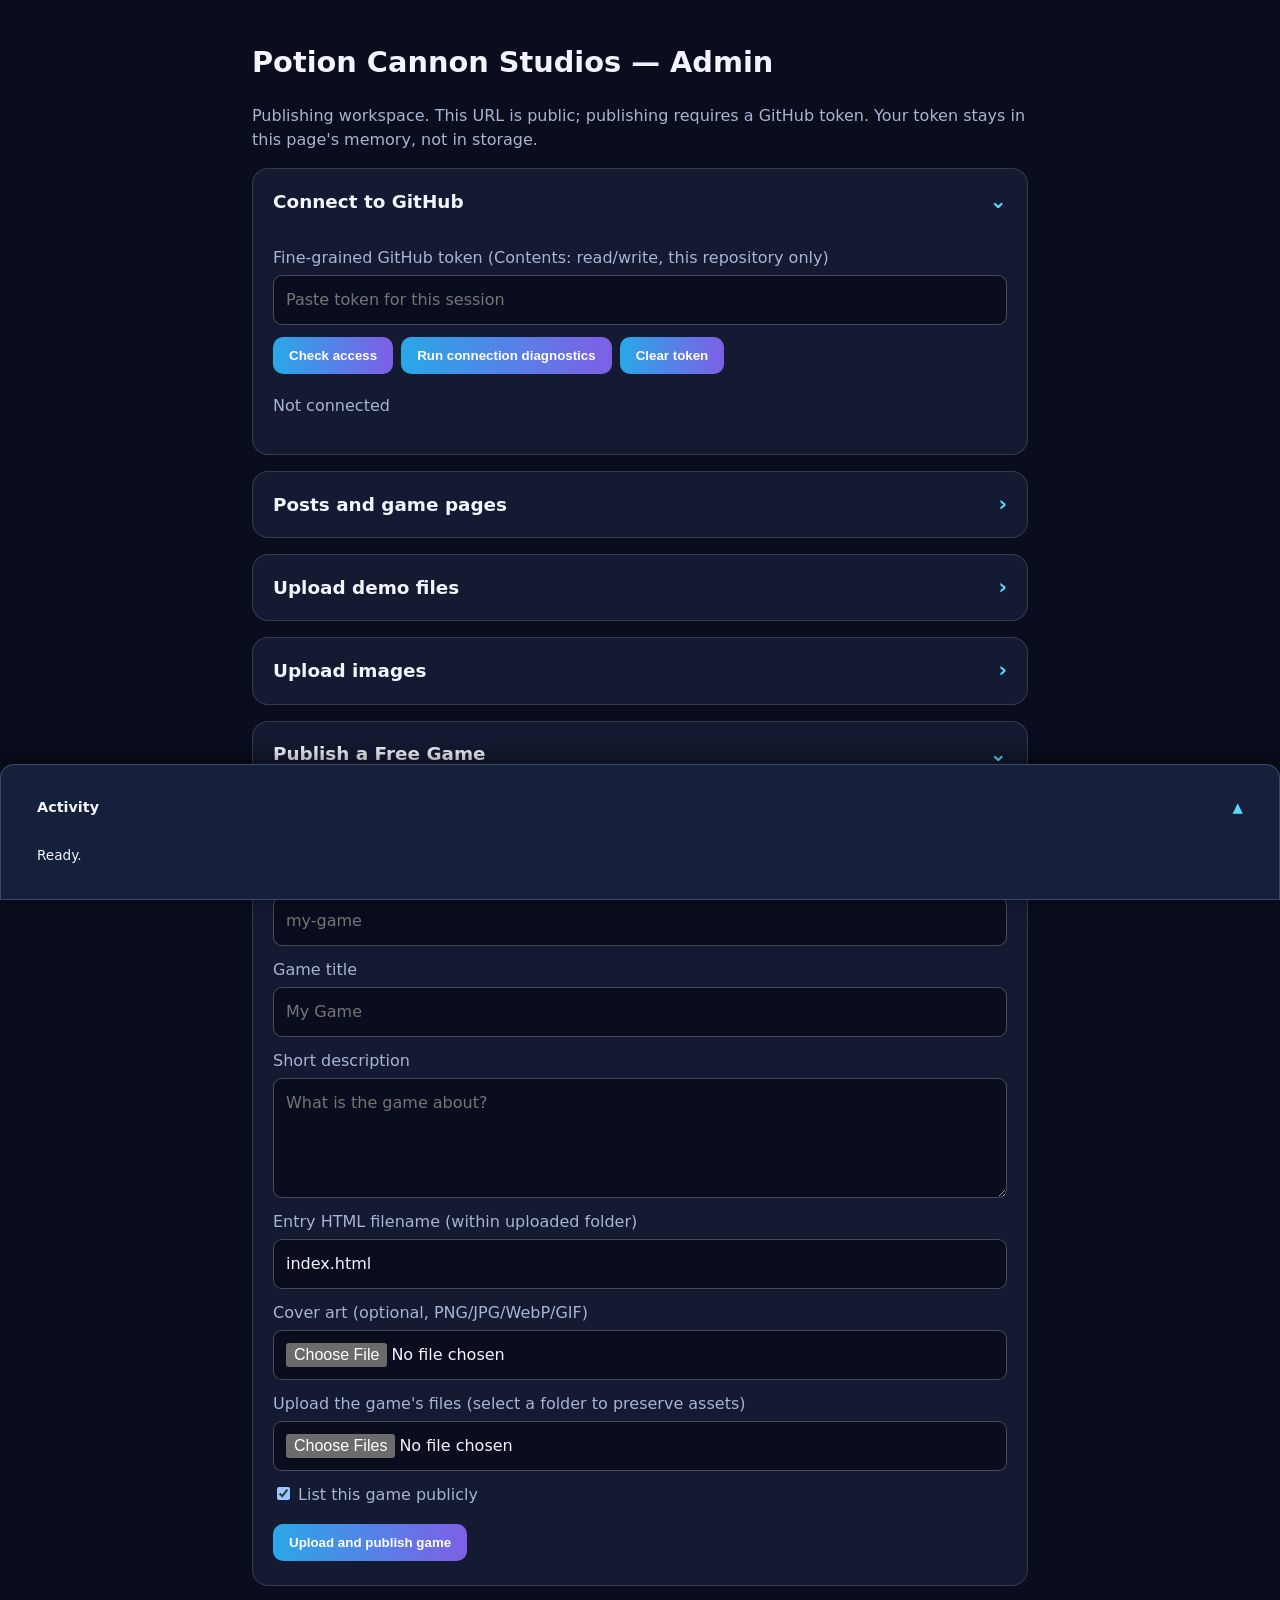
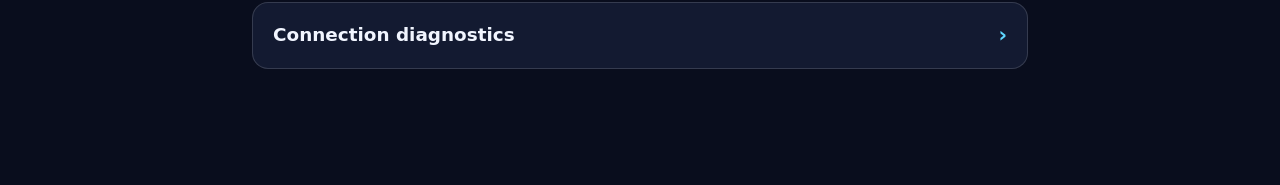
==== commit 3dae04b3: "Add files via upload" ====
--- a/assets/admin/index.html
+++ b/assets/admin/index.html
@@ -11,6 +11,11 @@
 input[type=checkbox]{width:auto;display:inline}textarea{min-height:120px}
 button{background:linear-gradient(90deg,#29a8e8,#7e5fe5);color:white;border:0;border-radius:10px;padding:11px 16px;font-weight:700;margin:12px 8px 4px 0;cursor:pointer}
 button:disabled{opacity:.5}.muted{color:var(--muted)}#status{white-space:pre-wrap;overflow-wrap:anywhere}code{color:var(--blue)}.hide{display:none}
+
+/* Compact publishing workspace */
+main{padding-bottom:100px}section.admin-fold{padding:0;overflow:hidden}section.admin-fold>h2{margin:0;padding:17px 20px;cursor:pointer;display:flex;justify-content:space-between;align-items:center;font-size:1.15rem}section.admin-fold>h2:after{content:'⌄';font-size:1.3rem;color:var(--blue)}section.admin-fold.collapsed>h2:after{content:'›'}section.admin-fold>.fold-content{padding:0 20px 20px}section.admin-fold.collapsed>.fold-content{display:none}
+#activity-panel{position:fixed;bottom:0;left:0;right:0;margin:0;border-radius:14px 14px 0 0;z-index:50;background:#17203b;border:1px solid #7184ac66;box-shadow:0 -4px 22px #0008;padding:10px 16px;max-height:50vh;overflow:auto}#activity-panel h2{font-size:.9rem;margin:0;cursor:pointer}#activity-panel h2:after{content:' ▴';color:var(--blue)}#activity-panel:not(.expanded) #status{white-space:nowrap;overflow:hidden;text-overflow:ellipsis;margin:4px 0;font-size:.85rem}#activity-panel.expanded #status{white-space:pre-wrap;max-height:35vh;overflow:auto}
+.modal-backdrop{position:fixed;inset:0;z-index:1000;background:#000b;display:grid;place-items:center;padding:20px}.modal-backdrop[hidden]{display:none}.modal-panel{background:#18223e;border:1px solid #8296c055;border-radius:18px;padding:24px;max-width:440px;width:100%;box-shadow:0 15px 45px #000a}.modal-panel h2{margin-top:0}.modal-panel p{overflow-wrap:anywhere}.modal-panel button{margin-top:12px}
 </style></head><body><main>
 <h1>Potion Cannon Studios — Admin</h1>
 <p class="muted">Publishing workspace. This URL is public; publishing requires a GitHub token. Your token stays in this page's memory, not in storage.</p>
@@ -44,10 +49,51 @@
 <label for="image-links">Uploaded image Markdown / URLs</label><textarea id="image-links" rows="4" readonly placeholder="Uploaded image links will appear here"></textarea>
 <button type="button" id="copy-images">Copy image links</button><button type="button" id="insert-images">Insert into post/game body</button>
 </section>
+<section><h2>Publish a Free Game</h2>
+<p class="muted">Publish a complete HTML game and its artwork to the public games gallery. The entry HTML must be inside the selected game folder.</p>
+<label for="store-slug">Game ID (lowercase letters, numbers, hyphens)</label><input id="store-slug" placeholder="my-game">
+<label for="store-title">Game title</label><input id="store-title" placeholder="My Game">
+<label for="store-desc">Short description</label><textarea id="store-desc" rows="3" placeholder="What is the game about?"></textarea>
+<label for="store-entry">Entry HTML filename (within uploaded folder)</label><input id="store-entry" value="index.html" placeholder="index.html">
+<label for="store-cover">Cover art (optional, PNG/JPG/WebP/GIF)</label><input id="store-cover" type="file" accept="image/png,image/jpeg,image/webp,image/gif">
+<label for="store-files">Upload the game's files (select a folder to preserve assets)</label><input id="store-files" type="file" webkitdirectory multiple>
+<label><input id="store-published" type="checkbox" checked> List this game publicly</label>
+<button type="button" id="store-publish">Upload and publish game</button>
+</section>
 <section><h2>Connection diagnostics</h2><p class="muted">Tests public API access and authenticated access separately. No repository changes are made. Never share your token.</p><pre id="diagnostics" style="white-space:pre-wrap;overflow-wrap:anywhere">Not run yet.</pre></section><section><h2>Activity</h2><p id="status" role="status">Ready.</p></section>
-</main><script>
+</main>
+<div id="admin-modal" class="modal-backdrop" hidden><div class="modal-panel" role="dialog" aria-modal="true" aria-labelledby="modal-title"><h2 id="modal-title">Potion Cannon Studios</h2><p id="modal-message"></p><div id="modal-buttons"><button type="button" id="modal-cancel">Cancel</button><button type="button" id="modal-ok">OK</button></div></div></div>
+<script>
 (()=>{
 'use strict';
+
+function dialog(message,confirmMode){return new Promise(resolve=>{
+ const overlay=$('admin-modal'),ok=$('modal-ok'),cancel=$('modal-cancel');
+ $('modal-message').textContent=message;cancel.hidden=!confirmMode;overlay.hidden=false;
+ const finish=value=>{overlay.hidden=true;ok.onclick=null;cancel.onclick=null;resolve(value)};
+ ok.onclick=()=>finish(true);cancel.onclick=()=>finish(false);ok.focus();
+})}
+function ask(message){return dialog(message,true)}
+function notice(message){return dialog(message,false)}
+function setupFolds(){
+ for(const section of document.querySelectorAll('main>section')){
+  const heading=section.querySelector(':scope>h2');if(!heading)continue;
+  section.classList.add('admin-fold');
+  const wrap=document.createElement('div');wrap.className='fold-content';
+  while(heading.nextSibling)wrap.append(heading.nextSibling);section.append(wrap);
+  heading.setAttribute('role','button');heading.tabIndex=0;
+  const toggle=()=>{section.classList.toggle('collapsed');heading.setAttribute('aria-expanded',String(!section.classList.contains('collapsed')))};
+  heading.onclick=toggle;heading.onkeydown=e=>{if(e.key==='Enter'||e.key===' '){e.preventDefault();toggle()}};
+  if(!/Connect to GitHub|Publish a Free Game/.test(heading.textContent))section.classList.add('collapsed');
+  heading.setAttribute('aria-expanded',String(!section.classList.contains('collapsed')));
+  if(heading.textContent==='Activity'){
+    section.id='activity-panel';section.classList.remove('collapsed');
+    heading.onclick=()=>section.classList.toggle('expanded');
+    heading.onkeydown=e=>{if(e.key==='Enter'||e.key===' '){e.preventDefault();section.classList.toggle('expanded')}};
+  }
+ }
+}
+setupFolds();
 const owner='PotionCannon',repo='Potion-Cannon-Studios',branch='main';
 const $=id=>document.getElementById(id);
 let token='',selectedSha='',extraMeta={};
@@ -140,27 +186,27 @@
  if(!safe(slug))throw Error('Filename must use lowercase letters, numbers and hyphens');
  if(!$('title').value.trim())throw Error('Title required');
  const path='content/'+kind+'/'+slug+'.md',current=await get(path);
- if(current&&selectedSha!==current.sha&&!confirm('This file already exists or changed. Overwrite?'))return;
+ if(current&&selectedSha!==current.sha&&!(await ask('This file already exists or changed. Overwrite?')))return;
  const meta={...extraMeta,title:$('title').value.trim(),summary:$('summary').value.trim()};
  if(kind==='posts'){meta.date=$('date').value;meta.published=$('published').checked?'true':'false';delete meta.status;delete meta.demo}
  else{meta.status=$('game-status').value.trim();if($('demo').value.trim())meta.demo=cleanPath($('demo').value.trim());else delete meta.demo;delete meta.date;delete meta.published}
  const raw='---\n'+Object.entries(meta).map(([k,v])=>k+': '+quote(v)).join('\n')+'\n---\n'+$('body').value.trim()+'\n';
- await put(path,enc(raw),current?.sha);say('Committed '+path+'. GitHub Actions should rebuild the site.');await refresh();
+ await put(path,enc(raw),current?.sha);say('Committed '+path+'. GitHub Actions should rebuild the site.');await refresh();await notice('Page published to GitHub. The site will update after deployment.');
 }
 async function upload(){
  const files=[...$('files').files,...$('folderfiles').files];
  if(!files.length)throw Error('Select files first');
- if(files.length>40&&!confirm('Upload '+files.length+' files individually?'))return;
+ if(files.length>40&&!(await ask('Upload '+files.length+' files individually?')))return;
  const base=$('demo-folder').value.trim(),prefix=base?cleanPath(base)+'/':'';
  let done=0;
  for(const file of files){
   const rel=cleanPath(file.webkitRelativePath||file.name),path='assets/demos/'+prefix+rel;
-  const current=await get(path);if(current&&!confirm('Overwrite '+path+'?'))continue;
+  const current=await get(path);if(current&&!(await ask('Overwrite '+path+'?')))continue;
   const bytes=new Uint8Array(await file.arrayBuffer());
   if(bytes.length>20*1024*1024)throw Error(file.name+' exceeds the 20 MB per-file limit');
   await put(path,bytes,current?.sha);done++;say('Uploaded '+done+' of '+files.length+': '+path);
  }
- say('Uploaded '+done+' file(s). Add the entry HTML path to the game page Demo field to enable Play Demo.');
+ say('Uploaded '+done+' demo file(s).');await notice('Uploaded '+done+' demo file(s) to GitHub.');
 }
 async function uploadImages(){
  const files=[...$('image-files').files];
@@ -176,7 +222,7 @@
   const stem=file.name.replace(/\.[^.]+$/,'').toLowerCase().replace(/[^a-z0-9-]+/g,'-').replace(/^-+|-+$/g,'')||'image';
   const path='assets/images/'+prefix+stem+ext;
   const current=await get(path);
-  if(current&&!confirm('Replace existing image '+path+'?'))continue;
+  if(current&&!(await ask('Replace existing image '+path+'?')))continue;
   const bytes=new Uint8Array(await file.arrayBuffer());
   await put(path,bytes,current?.sha);
   const encodedPath=path.split('/').map(encodeURIComponent).join('/');
@@ -188,10 +234,53 @@
  if(!links.length)say('No images uploaded.');
  else if($('auto-insert').checked){insertMarkdown(links.join('\n\n'));say('Uploaded '+links.length+' image(s) and inserted them into the post body. Save the post to publish.');}
  else say('Uploaded '+links.length+' image(s). Tap Insert into post/game body to place them in the editor.');
+ if(links.length)await notice('Uploaded '+links.length+' image(s) to GitHub.');
 }
 async function run(fn){
- try{say('Working…');await fn()}catch(e){say('Error: '+networkMessage(e))}
-}
+ try{say('Working…');await fn()}catch(e){const msg='Error: '+networkMessage(e);say(msg);await notice(msg)}
+}
+async function publishStore(){
+ const slug=$('store-slug').value.trim().toLowerCase();
+ const title=$('store-title').value.trim();
+ const description=$('store-desc').value.trim();
+ const entry=cleanPath($('store-entry').value.trim());
+ const files=[...$('store-files').files];
+ const cover=$('store-cover').files[0];
+ if(!safe(slug)||!title)throw Error('Enter a valid game ID and title');
+ if(!entry.toLowerCase().endsWith('.html'))throw Error('Entry must be an HTML file');
+ if(!files.length)throw Error('Select a folder containing the complete game');
+ const mapped=files.map(f=>({file:f,relative:cleanPath(f.webkitRelativePath||f.name)}));
+ const root=mapped[0].relative.split('/')[0];
+ const normalized=mapped.map(({file,relative})=>({file,relative:relative.startsWith(root+'/')?relative.slice(root.length+1):relative}));
+ if(!normalized.some(x=>x.relative===entry))throw Error('Entry HTML file not found in selected folder');
+ if(!(await ask('Publish '+title+' and upload '+files.length+' game file(s) to GitHub?')))return;
+ let done=0;
+ for(const {file,relative} of normalized){
+   if(file.size>20*1024*1024)throw Error(file.name+' exceeds 20 MB');
+   const path='assets/play/'+slug+'/'+relative;
+   const old=await get(path);
+   await put(path,new Uint8Array(await file.arrayBuffer()),old?.sha);
+   done++;say('Uploading game files: '+done+'/'+normalized.length);
+ }
+ let coverPath='';
+ if(cover){
+   const ext=({'image/png':'.png','image/jpeg':'.jpg','image/webp':'.webp','image/gif':'.gif'})[cover.type];
+   if(!ext||cover.size>8*1024*1024)throw Error('Cover must be PNG, JPG, GIF or WebP, max 8 MB');
+   coverPath='assets/game-covers/'+slug+ext;
+   const old=await get(coverPath);
+   await put(coverPath,new Uint8Array(await cover.arrayBuffer()),old?.sha);
+ }
+ const path='content/library/'+slug+'.md';
+ const old=await get(path);
+ const metadata={title,summary:description,entry:'assets/play/'+slug+'/'+entry,published:$('store-published').checked?'true':'false'};
+ if(coverPath)metadata.cover=coverPath;
+ else if(old){const previous=parse(from64(old.content));if(previous.meta.cover)metadata.cover=previous.meta.cover}
+ const raw='---\n'+Object.entries(metadata).map(([k,v])=>k+': '+quote(v)).join('\n')+'\n---\n'+description+'\n';
+ await put(path,enc(raw),old?.sha);
+ say('Success: Published '+title+' ('+done+' files).');
+ await notice('Game published to GitHub! '+done+' files uploaded. The gallery will update after GitHub Actions finishes.');
+}
+$('store-publish').onclick=()=>run(publishStore);
 $('connect').onclick=()=>run(async()=>{
  token=$('token').value.trim();$('token').value='';
  $('connection').textContent='Checking access…';
